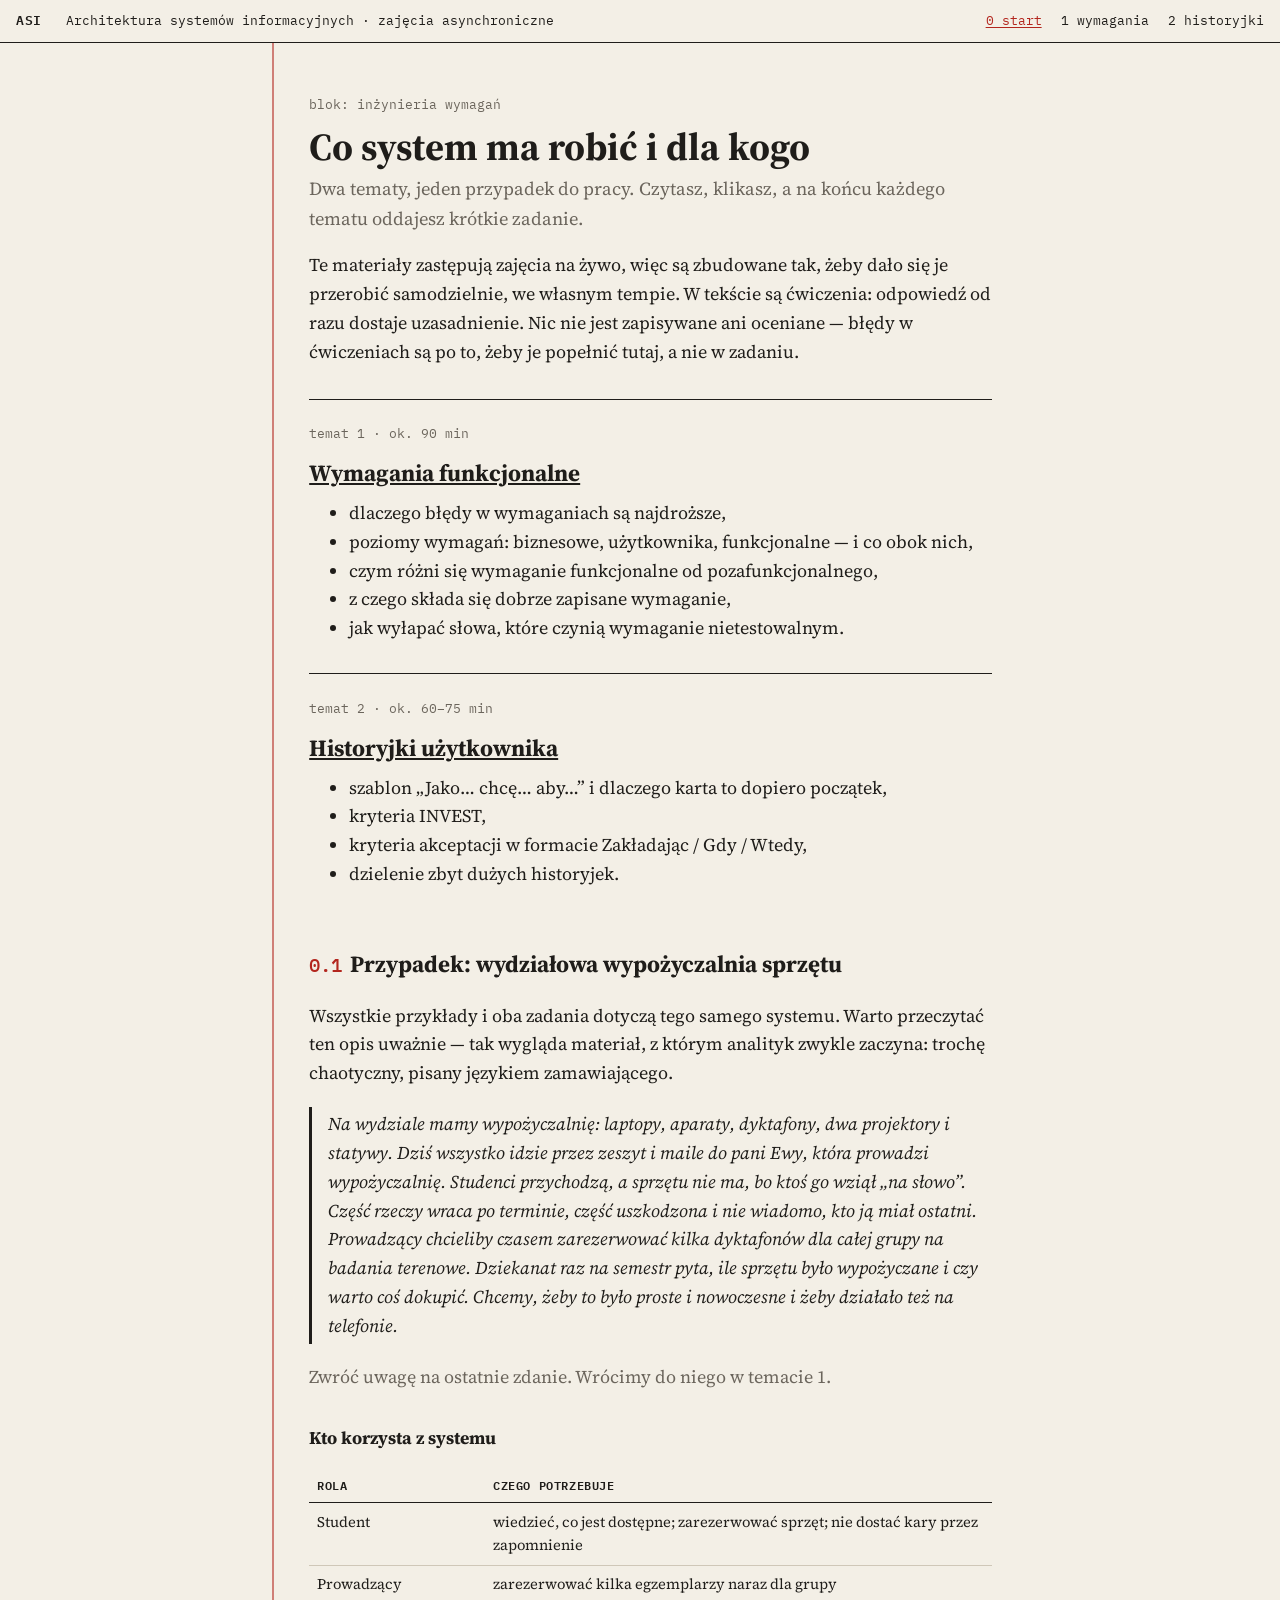
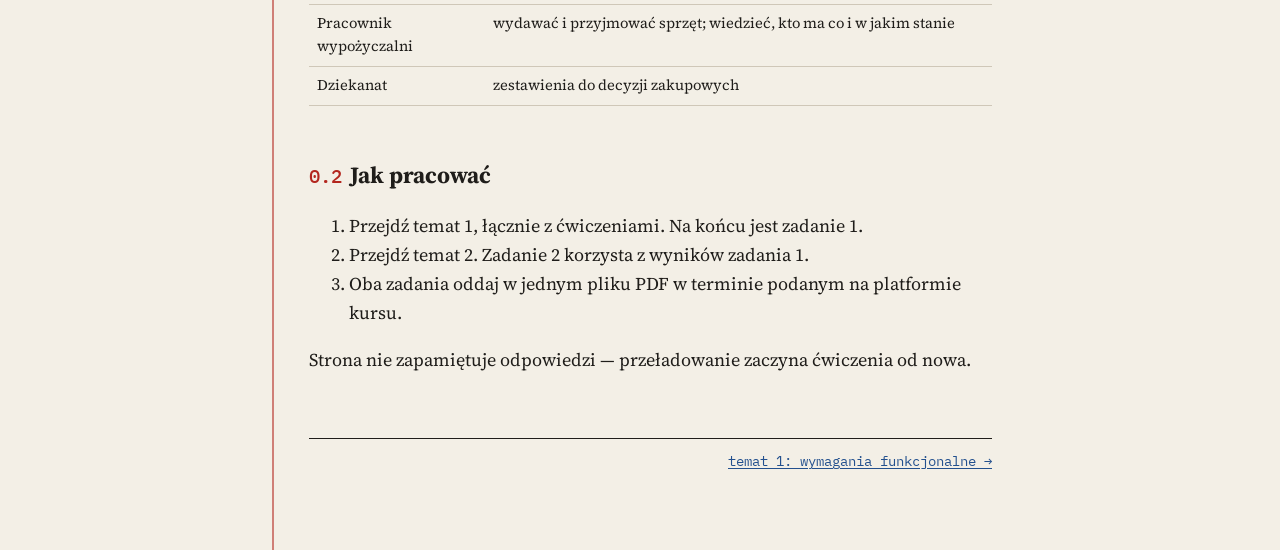
==== index.html @ d8add314 "Materiały asynchroniczne: wymagania funkcjonalne i historyjki użytkownika Co-Authored-By: Claude Opu" ====
<!doctype html>
<html lang="pl">
<head>
<meta charset="utf-8">
<meta name="viewport" content="width=device-width, initial-scale=1">
<title>ASI — wymagania i historyjki</title>
<link rel="preconnect" href="https://fonts.googleapis.com">
<link href="https://fonts.googleapis.com/css2?family=IBM+Plex+Mono:wght@400;500;600&family=Source+Serif+4:ital,opsz,wght@0,8..60,400;0,8..60,700;1,8..60,400&display=swap" rel="stylesheet">
<link rel="stylesheet" href="style.css">
</head>
<body>
<header class="top">
  <b>ASI</b><span>Architektura systemów informacyjnych · zajęcia asynchroniczne</span>
  <nav><a href="index.html" aria-current="page">0 start</a><a href="wymagania.html">1 wymagania</a><a href="historyjki.html">2 historyjki</a></nav>
</header>
<main>
  <p class="meta">blok: inżynieria wymagań</p>
  <h1>Co system ma robić i&nbsp;dla kogo</h1>
  <p class="lead">Dwa tematy, jeden przypadek do pracy. Czytasz, klikasz, a na końcu każdego tematu oddajesz krótkie zadanie.</p>

  <p>Te materiały zastępują zajęcia na żywo, więc są zbudowane tak, żeby dało się je przerobić samodzielnie, we własnym tempie. W tekście są ćwiczenia: odpowiedź od razu dostaje uzasadnienie. Nic nie jest zapisywane ani oceniane — błędy w ćwiczeniach są po to, żeby je popełnić tutaj, a nie w zadaniu.</p>

  <div class="topics">
    <section class="topic">
      <p class="meta">temat 1 · ok. 90 min</p>
      <h2><a href="wymagania.html">Wymagania funkcjonalne</a></h2>
      <ul>
        <li>dlaczego błędy w wymaganiach są najdroższe,</li>
        <li>poziomy wymagań: biznesowe, użytkownika, funkcjonalne — i co obok nich,</li>
        <li>czym różni się wymaganie funkcjonalne od pozafunkcjonalnego,</li>
        <li>z czego składa się dobrze zapisane wymaganie,</li>
        <li>jak wyłapać słowa, które czynią wymaganie nietestowalnym.</li>
      </ul>
    </section>
    <section class="topic">
      <p class="meta">temat 2 · ok. 60–75 min</p>
      <h2><a href="historyjki.html">Historyjki użytkownika</a></h2>
      <ul>
        <li>szablon „Jako… chcę… aby…” i dlaczego karta to dopiero początek,</li>
        <li>kryteria INVEST,</li>
        <li>kryteria akceptacji w formacie Zakładając / Gdy / Wtedy,</li>
        <li>dzielenie zbyt dużych historyjek.</li>
      </ul>
    </section>
  </div>

  <h2><span class="no">0.1</span>Przypadek: wydziałowa wypożyczalnia sprzętu</h2>
  <p>Wszystkie przykłady i oba zadania dotyczą tego samego systemu. Warto przeczytać ten opis uważnie — tak wygląda materiał, z którym analityk zwykle zaczyna: trochę chaotyczny, pisany językiem zamawiającego.</p>

  <blockquote>
    Na wydziale mamy wypożyczalnię: laptopy, aparaty, dyktafony, dwa projektory i statywy. Dziś wszystko idzie przez zeszyt i maile do pani Ewy, która prowadzi wypożyczalnię. Studenci przychodzą, a sprzętu nie ma, bo ktoś go wziął „na słowo”. Część rzeczy wraca po terminie, część uszkodzona i nie wiadomo, kto ją miał ostatni. Prowadzący chcieliby czasem zarezerwować kilka dyktafonów dla całej grupy na badania terenowe. Dziekanat raz na semestr pyta, ile sprzętu było wypożyczane i czy warto coś dokupić. Chcemy, żeby to było proste i nowoczesne i żeby działało też na telefonie.
  </blockquote>
  <p class="muted">Zwróć uwagę na ostatnie zdanie. Wrócimy do niego w temacie 1.</p>

  <h3>Kto korzysta z systemu</h3>
  <table>
    <tr><th>Rola</th><th>Czego potrzebuje</th></tr>
    <tr><td>Student</td><td>wiedzieć, co jest dostępne; zarezerwować sprzęt; nie dostać kary przez zapomnienie</td></tr>
    <tr><td>Prowadzący</td><td>zarezerwować kilka egzemplarzy naraz dla grupy</td></tr>
    <tr><td>Pracownik wypożyczalni</td><td>wydawać i przyjmować sprzęt; wiedzieć, kto ma co i w jakim stanie</td></tr>
    <tr><td>Dziekanat</td><td>zestawienia do decyzji zakupowych</td></tr>
  </table>

  <h2><span class="no">0.2</span>Jak pracować</h2>
  <ol>
    <li>Przejdź temat 1, łącznie z ćwiczeniami. Na końcu jest zadanie 1.</li>
    <li>Przejdź temat 2. Zadanie 2 korzysta z wyników zadania 1.</li>
    <li>Oba zadania oddaj w jednym pliku PDF w terminie podanym na platformie kursu.</li>
  </ol>
  <p>Strona nie zapamiętuje odpowiedzi — przeładowanie zaczyna ćwiczenia od nowa.</p>

  <div class="next"><span></span><a href="wymagania.html">temat 1: wymagania funkcjonalne →</a></div>
</main>
</body>
</html>
---- style.css ----
:root {
  --paper: #f3efe6;
  --ink: #1f1d1a;
  --muted: #6b655c;
  --rule: #cfc7b8;
  --red: #b3261e;
  --blue: #23508e;
  --green: #2e6a3a;
  --card: #fffdf8;
  --serif: "Source Serif 4", Georgia, serif;
  --mono: "IBM Plex Mono", ui-monospace, Menlo, monospace;
}

* { box-sizing: border-box; }

body {
  margin: 0;
  background: var(--paper);
  color: var(--ink);
  font: 18px/1.6 var(--serif);
}

a { color: var(--blue); text-underline-offset: 2px; }

.top {
  border-bottom: 1px solid var(--ink);
  font: 13px/1.4 var(--mono);
  display: flex;
  flex-wrap: wrap;
  gap: .5rem 1.5rem;
  padding: .7rem 1rem;
  align-items: baseline;
}
.top b { font-weight: 600; letter-spacing: .04em; }
.top nav { display: flex; gap: 1.2rem; margin-left: auto; }
.top nav a { color: var(--ink); text-decoration: none; }
.top nav a[aria-current] { color: var(--red); text-decoration: underline; }

main {
  max-width: 46rem;
  margin: 0 auto;
  padding: 2.5rem 1rem 5rem 2.2rem;
  border-left: 2px solid var(--red);
  border-left-color: color-mix(in srgb, var(--red) 55%, transparent);
}

h1 { font-size: 2.4rem; line-height: 1.1; margin: 0 0 .4rem; font-weight: 700; }
h2 { font-size: 1.45rem; margin: 3.2rem 0 .8rem; }
h3 { font-size: 1.1rem; margin: 2rem 0 .5rem; }
.no { font: 500 .8em var(--mono); color: var(--red); margin-right: .4em; }
.lead { font-size: 1.15rem; color: var(--muted); margin-top: 0; }
.meta { font: 13px var(--mono); color: var(--muted); }
small, .muted { color: var(--muted); }

code, kbd, .mono { font-family: var(--mono); font-size: .85em; }
pre {
  font: 14px/1.5 var(--mono);
  background: var(--card);
  border: 1px solid var(--rule);
  padding: .8rem 1rem;
  overflow-x: auto;
  white-space: pre-wrap;
}

blockquote {
  margin: 1.2rem 0;
  padding: .2rem 0 .2rem 1rem;
  border-left: 3px solid var(--ink);
  font-style: italic;
}

dl.terms dt { font-weight: 700; margin-top: .8rem; }
dl.terms dt span { font: 500 .8em var(--mono); color: var(--red); margin-right: .5em; }
dl.terms dd { margin: 0 0 0 1.6rem; }

table { border-collapse: collapse; width: 100%; font-size: .92rem; margin: 1rem 0; }
th, td { border-bottom: 1px solid var(--rule); padding: .45rem .5rem; text-align: left; vertical-align: top; }
th { font: 600 12px var(--mono); text-transform: uppercase; letter-spacing: .05em; border-bottom-color: var(--ink); }

/* Ćwiczenie */
.ex {
  position: relative;
  border: 1.5px solid var(--ink);
  padding: 1.6rem 1.1rem 1rem;
  margin: 2.2rem 0;
  background: color-mix(in srgb, var(--card) 60%, transparent);
}
.ex > .tag {
  position: absolute;
  top: -.75rem;
  left: .8rem;
  background: var(--paper);
  padding: 0 .4rem;
  font: 600 12px/1.5rem var(--mono);
  text-transform: uppercase;
  letter-spacing: .08em;
}
.ex > p:first-of-type { margin-top: 0; }

button {
  font: 13px var(--mono);
  background: var(--card);
  color: var(--ink);
  border: 1px solid var(--ink);
  padding: .3rem .7rem;
  cursor: pointer;
}
button:hover { background: var(--ink); color: var(--paper); }
button:disabled { cursor: default; opacity: .45; }
button:disabled:hover { background: var(--card); color: var(--ink); }
button.picked-ok { background: var(--green); border-color: var(--green); color: #fff; opacity: 1; }
button.picked-bad { background: var(--red); border-color: var(--red); color: #fff; opacity: 1; }

/* Klasyfikacja */
ol.sort { padding-left: 1.6rem; }
ol.sort li { padding: .55rem 0; border-bottom: 1px dotted var(--rule); }
ol.sort .opts { display: flex; flex-wrap: wrap; gap: .4rem; margin-top: .35rem; }
.why { font-size: .9rem; margin: .4rem 0 0; padding-left: .7rem; border-left: 3px solid var(--rule); }
.ok > .why, .why.ok { border-left-color: var(--green); }
.bad > .why, .why.bad { border-left-color: var(--red); }
.score { font: 14px var(--mono); margin: .8rem 0 0; }

/* Pytania zamknięte */
.mc .choices { display: grid; gap: .5rem; }
.mc .choices button {
  text-align: left;
  font: 16px/1.45 var(--serif);
  padding: .55rem .8rem;
}

/* Anatomia */
.anat { font-size: 1.1rem; line-height: 2.1; }
.anat button { font: inherit; padding: 0 .25rem; border: 0; border-bottom: 2px solid var(--blue); background: none; }
.anat button:hover, .anat button.on { background: color-mix(in srgb, var(--blue) 15%, transparent); color: var(--ink); }
.anat .id { font-family: var(--mono); font-size: .9em; }
.note { min-height: 3.5rem; font-size: .95rem; border-top: 1px dashed var(--rule); padding-top: .6rem; margin-bottom: 0; }

/* Detektor */
textarea, input[type=text] {
  width: 100%;
  font: 16px/1.5 var(--serif);
  background: var(--card);
  border: 1px solid var(--ink);
  padding: .5rem .6rem;
  color: var(--ink);
}
textarea { min-height: 5.5rem; resize: vertical; }
.hl { background: var(--card); border: 1px solid var(--rule); padding: .6rem .8rem; min-height: 2.6rem; margin: .7rem 0 .3rem; }
mark { background: #f5d97a; padding: 0 .1em; cursor: help; }
ul.hits { font-size: .92rem; padding-left: 1.2rem; }
ul.hits b { font-family: var(--mono); font-weight: 500; }

/* Karta historyjki */
.card {
  background:
    repeating-linear-gradient(transparent 0 calc(1.7rem - 1px), #b9cbe4 calc(1.7rem - 1px) 1.7rem)
      0 2.75rem / 100% calc(100% - 2.75rem) no-repeat,
    var(--card);
  position: relative;
  padding: 2.75rem 1.2rem 1.1rem;
  line-height: 1.7rem;
  box-shadow: 3px 4px 0 rgba(31, 29, 26, .18);
  transform: rotate(-.5deg);
  margin: 1.5rem 0;
  max-width: 32rem;
}
.card::before {
  content: "";
  position: absolute;
  left: 0; right: 0; top: 2.5rem;
  border-top: 1.5px solid #d98d88;
}
.card .cardhead {
  position: absolute;
  top: .7rem; left: 1.2rem; right: 1.2rem;
  display: flex;
  justify-content: space-between;
  font: 12px var(--mono);
  color: var(--muted);
}
.card p { margin: 0; }
.card em { font-style: normal; font-weight: 700; }
.cards { display: grid; grid-template-columns: repeat(auto-fill, minmax(17rem, 1fr)); gap: 0 1.5rem; }
.cards .card:nth-child(2n) { transform: rotate(.6deg); }

.composer label { display: block; font: 12px var(--mono); text-transform: uppercase; letter-spacing: .06em; margin: .8rem 0 .2rem; }
ul.warn { list-style: none; padding: 0; font-size: .92rem; }
ul.warn li { padding-left: 1.4rem; position: relative; margin: .3rem 0; }
ul.warn li::before { content: "!"; position: absolute; left: .2rem; font: 700 14px var(--mono); color: var(--red); }
ul.warn li.good::before { content: "✓"; color: var(--green); }

/* Układanie */
.order .pool, .order .done { list-style: none; padding: 0; margin: .5rem 0; display: grid; gap: .4rem; }
.order .pool button { width: 100%; text-align: left; font: 15px/1.4 var(--mono); }
.order .done li { font: 15px/1.4 var(--mono); padding: .3rem .7rem; border-left: 3px solid var(--green); background: var(--card); }
.order .done:empty { display: none; }
.shake { animation: shake .3s; border-color: var(--red) !important; color: var(--red); }
@keyframes shake { 25% { transform: translateX(-4px); } 75% { transform: translateX(4px); } }

.gherkin { font: 14px/1.7 var(--mono); }
.gherkin b { color: var(--blue); font-weight: 600; }

/* Strona startowa */
.topics { display: grid; gap: 1.5rem; margin: 2rem 0; }
.topic { border-top: 1.5px solid var(--ink); padding-top: .8rem; }
.topic h2 { margin: 0 0 .4rem; }
.topic h2 a { color: var(--ink); }
.topic ul { margin: .4rem 0; }

.next { display: flex; justify-content: space-between; border-top: 1px solid var(--ink); margin-top: 4rem; padding-top: .8rem; font: 14px var(--mono); }

.sources { font-size: .88rem; }
.sources li { margin: .3rem 0; }

@media (max-width: 600px) {
  body { font-size: 17px; }
  main { padding-left: 1rem; border-left-width: 1px; }
  h1 { font-size: 1.9rem; }
  .top nav { margin-left: 0; }
}

/* Koszt błędu */
.bar { border: 1px solid var(--ink); height: 1.8rem; background: var(--card); margin-top: .8rem; }
.bar span { display: block; height: 100%; width: 0; background: var(--red); color: #fff; font: 600 13px/1.8rem var(--mono); padding-left: .5rem; white-space: nowrap; transition: width .4s; }

/* Autodiagnoza */
.check label { display: flex; gap: .6rem; align-items: baseline; padding: .3rem 0; cursor: pointer; }
.check input { accent-color: var(--red); }

/* Poziomy */
ol.levels { list-style: none; padding: 0; counter-reset: lv; }
ol.levels li { position: relative; border: 1.5px solid var(--ink); background: var(--card); padding: .7rem 1rem .7rem 3rem; margin-bottom: 1.6rem; }
ol.levels li::before { counter-increment: lv; content: counter(lv); position: absolute; left: .9rem; top: .55rem; font: 600 1.3rem var(--mono); color: var(--red); }
ol.levels li:not(:last-child)::after { content: "↓"; position: absolute; left: 50%; bottom: -1.55rem; font: 1rem var(--mono); color: var(--muted); }
ol.levels .mono { color: var(--muted); margin-left: .4rem; }
ol.levels small { color: var(--muted); }
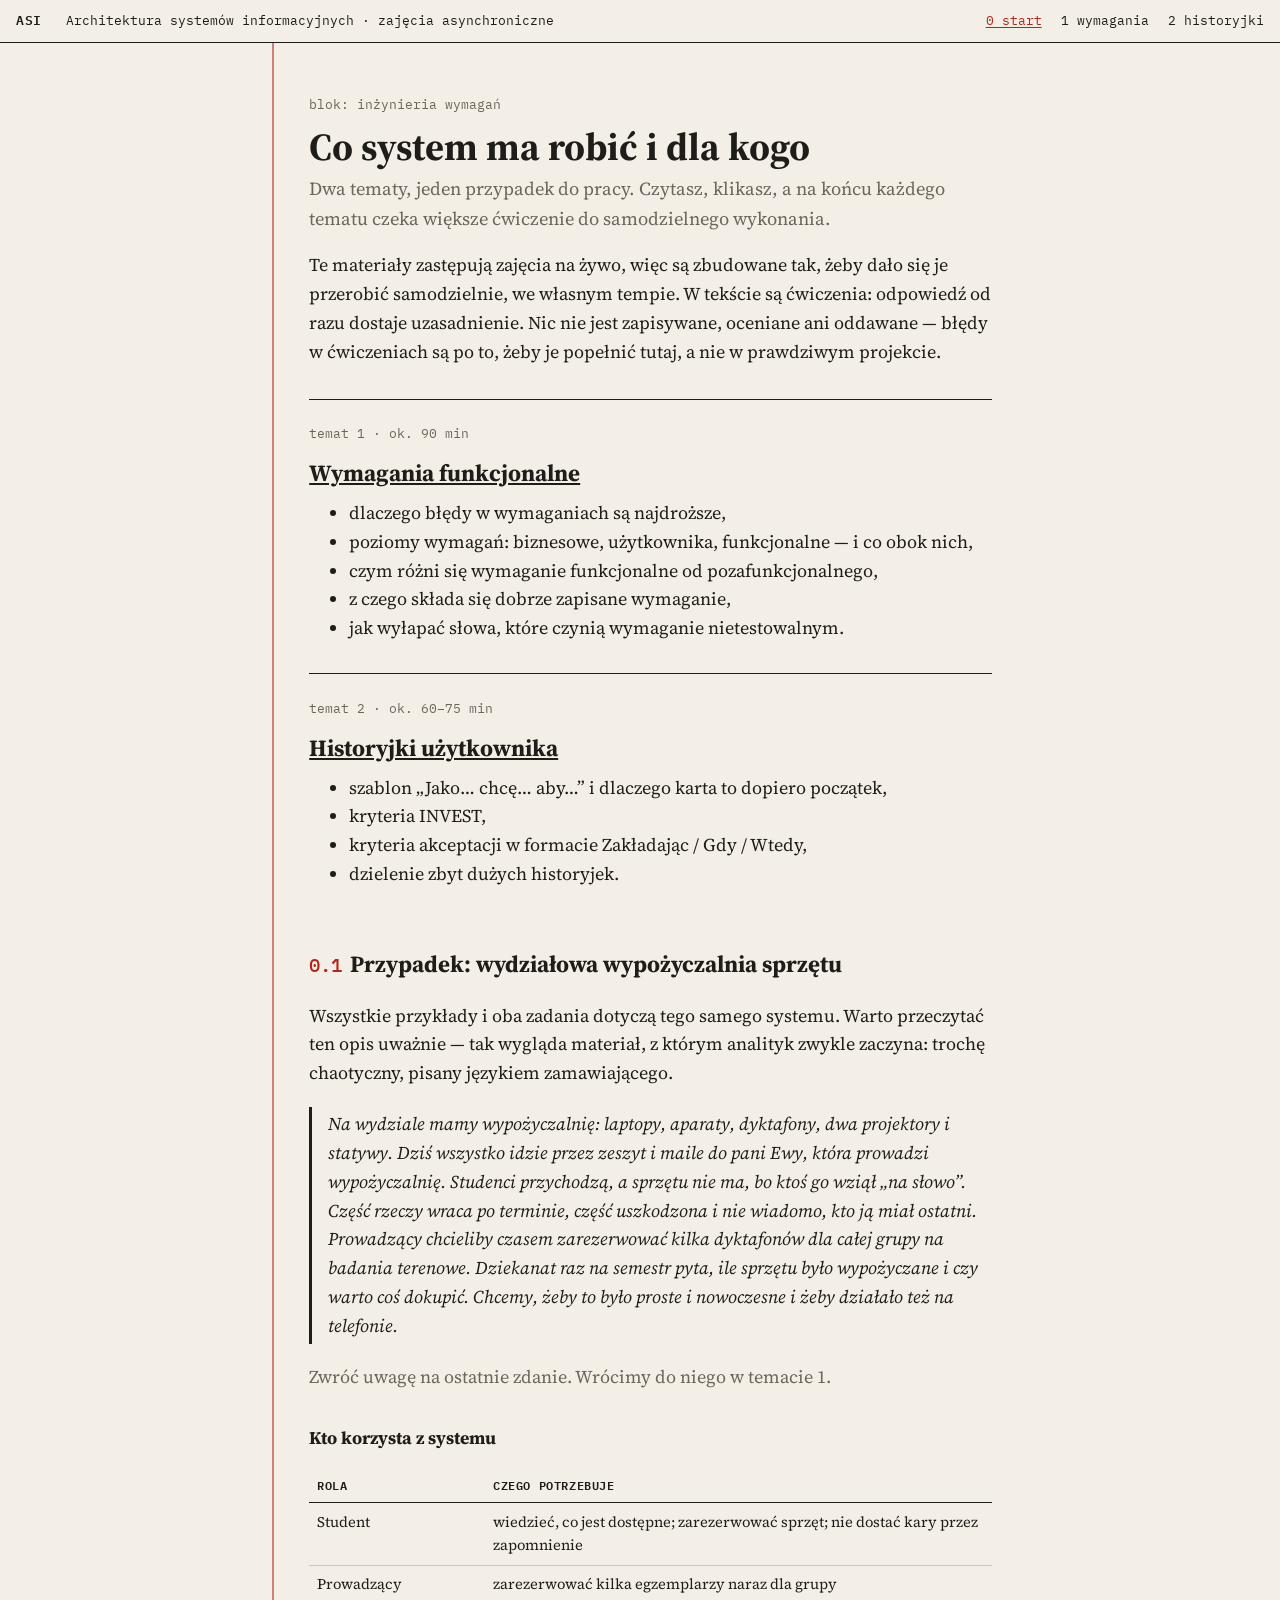
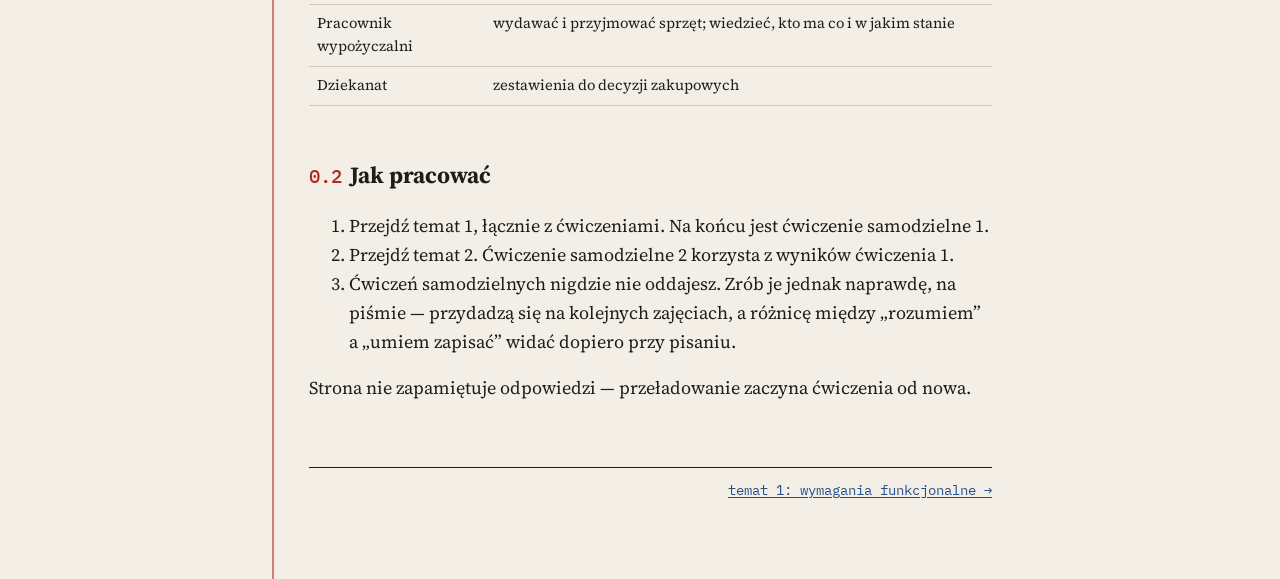
==== commit bb130f52: "Ćwiczenia samodzielne zamiast zadań do oddania Co-Authored-By: Claude Opus 5.5 <noreply@anthropic.co" ====
--- a/index.html
+++ b/index.html
@@ -16,9 +16,9 @@
 <main>
   <p class="meta">blok: inżynieria wymagań</p>
   <h1>Co system ma robić i&nbsp;dla kogo</h1>
-  <p class="lead">Dwa tematy, jeden przypadek do pracy. Czytasz, klikasz, a na końcu każdego tematu oddajesz krótkie zadanie.</p>
+  <p class="lead">Dwa tematy, jeden przypadek do pracy. Czytasz, klikasz, a na końcu każdego tematu czeka większe ćwiczenie do samodzielnego wykonania.</p>
 
-  <p>Te materiały zastępują zajęcia na żywo, więc są zbudowane tak, żeby dało się je przerobić samodzielnie, we własnym tempie. W tekście są ćwiczenia: odpowiedź od razu dostaje uzasadnienie. Nic nie jest zapisywane ani oceniane — błędy w ćwiczeniach są po to, żeby je popełnić tutaj, a nie w zadaniu.</p>
+  <p>Te materiały zastępują zajęcia na żywo, więc są zbudowane tak, żeby dało się je przerobić samodzielnie, we własnym tempie. W tekście są ćwiczenia: odpowiedź od razu dostaje uzasadnienie. Nic nie jest zapisywane, oceniane ani oddawane — błędy w ćwiczeniach są po to, żeby je popełnić tutaj, a nie w prawdziwym projekcie.</p>
 
   <div class="topics">
     <section class="topic">
@@ -63,9 +63,9 @@
 
   <h2><span class="no">0.2</span>Jak pracować</h2>
   <ol>
-    <li>Przejdź temat 1, łącznie z ćwiczeniami. Na końcu jest zadanie 1.</li>
-    <li>Przejdź temat 2. Zadanie 2 korzysta z wyników zadania 1.</li>
-    <li>Oba zadania oddaj w jednym pliku PDF w terminie podanym na platformie kursu.</li>
+    <li>Przejdź temat 1, łącznie z ćwiczeniami. Na końcu jest ćwiczenie samodzielne 1.</li>
+    <li>Przejdź temat 2. Ćwiczenie samodzielne 2 korzysta z wyników ćwiczenia 1.</li>
+    <li>Ćwiczeń samodzielnych nigdzie nie oddajesz. Zrób je jednak naprawdę, na piśmie — przydadzą się na kolejnych zajęciach, a różnicę między „rozumiem” a „umiem zapisać” widać dopiero przy pisaniu.</li>
   </ol>
   <p>Strona nie zapamiętuje odpowiedzi — przeładowanie zaczyna ćwiczenia od nowa.</p>
 
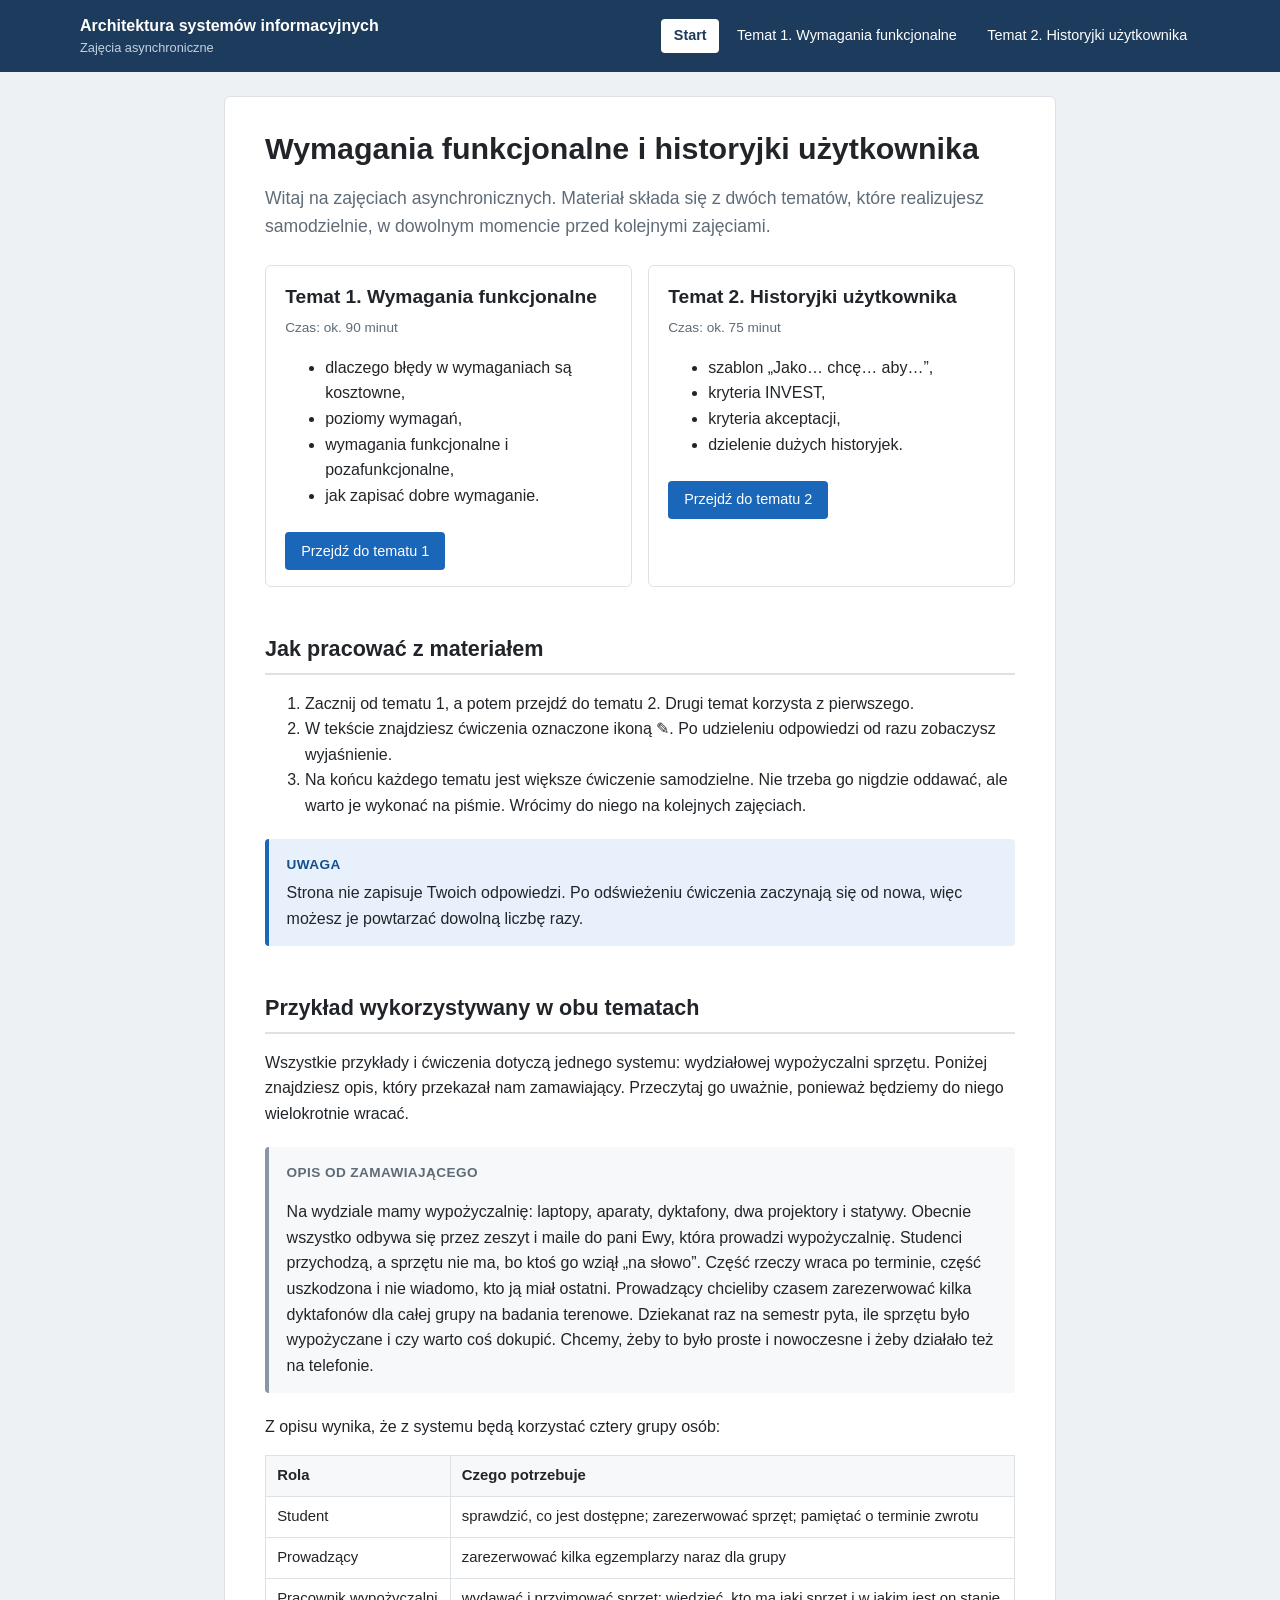
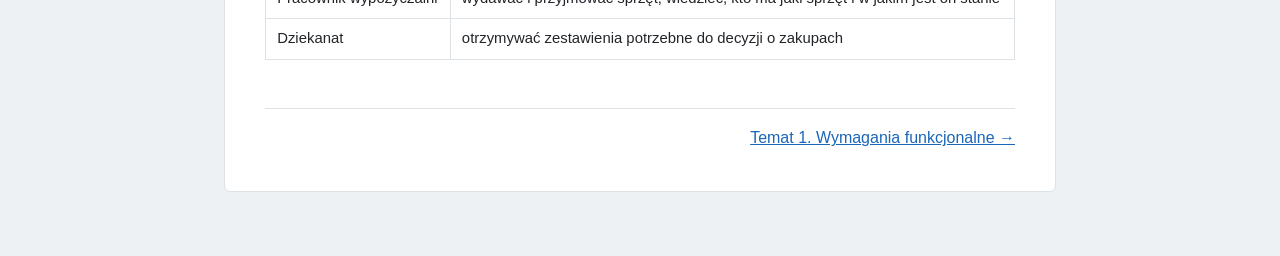
==== commit 3337c90e: "Nowy wygląd i prostszy, kursowy język tekstów Co-Authored-By: Claude Opus 5.5 <noreply@anthropic.com" ====
--- a/index.html
+++ b/index.html
@@ -3,73 +3,74 @@
 <head>
 <meta charset="utf-8">
 <meta name="viewport" content="width=device-width, initial-scale=1">
-<title>ASI — wymagania i historyjki</title>
-<link rel="preconnect" href="https://fonts.googleapis.com">
-<link href="https://fonts.googleapis.com/css2?family=IBM+Plex+Mono:wght@400;500;600&family=Source+Serif+4:ital,opsz,wght@0,8..60,400;0,8..60,700;1,8..60,400&display=swap" rel="stylesheet">
+<title>ASI: wymagania i historyjki</title>
 <link rel="stylesheet" href="style.css">
 </head>
 <body>
-<header class="top">
-  <b>ASI</b><span>Architektura systemów informacyjnych · zajęcia asynchroniczne</span>
-  <nav><a href="index.html" aria-current="page">0 start</a><a href="wymagania.html">1 wymagania</a><a href="historyjki.html">2 historyjki</a></nav>
-</header>
+<header class="top"><div class="inner">
+  <div class="course">Architektura systemów informacyjnych<small>Zajęcia asynchroniczne</small></div>
+  <nav><a href="index.html" aria-current="page">Start</a><a href="wymagania.html">Temat 1. Wymagania funkcjonalne</a><a href="historyjki.html">Temat 2. Historyjki użytkownika</a></nav>
+</div></header>
+<div class="wrap single">
 <main>
-  <p class="meta">blok: inżynieria wymagań</p>
-  <h1>Co system ma robić i&nbsp;dla kogo</h1>
-  <p class="lead">Dwa tematy, jeden przypadek do pracy. Czytasz, klikasz, a na końcu każdego tematu czeka większe ćwiczenie do samodzielnego wykonania.</p>
-
-  <p>Te materiały zastępują zajęcia na żywo, więc są zbudowane tak, żeby dało się je przerobić samodzielnie, we własnym tempie. W tekście są ćwiczenia: odpowiedź od razu dostaje uzasadnienie. Nic nie jest zapisywane, oceniane ani oddawane — błędy w ćwiczeniach są po to, żeby je popełnić tutaj, a nie w prawdziwym projekcie.</p>
+  <h1>Wymagania funkcjonalne i historyjki użytkownika</h1>
+  <p class="lead">Witaj na zajęciach asynchronicznych. Materiał składa się z dwóch tematów, które realizujesz samodzielnie, w dowolnym momencie przed kolejnymi zajęciami.</p>
 
   <div class="topics">
     <section class="topic">
-      <p class="meta">temat 1 · ok. 90 min</p>
-      <h2><a href="wymagania.html">Wymagania funkcjonalne</a></h2>
+      <h2>Temat 1. Wymagania funkcjonalne</h2>
+      <p class="muted">Czas: ok. 90 minut</p>
       <ul>
-        <li>dlaczego błędy w wymaganiach są najdroższe,</li>
-        <li>poziomy wymagań: biznesowe, użytkownika, funkcjonalne — i co obok nich,</li>
-        <li>czym różni się wymaganie funkcjonalne od pozafunkcjonalnego,</li>
-        <li>z czego składa się dobrze zapisane wymaganie,</li>
-        <li>jak wyłapać słowa, które czynią wymaganie nietestowalnym.</li>
+        <li>dlaczego błędy w wymaganiach są kosztowne,</li>
+        <li>poziomy wymagań,</li>
+        <li>wymagania funkcjonalne i pozafunkcjonalne,</li>
+        <li>jak zapisać dobre wymaganie.</li>
       </ul>
+      <a class="go" href="wymagania.html">Przejdź do tematu 1</a>
     </section>
     <section class="topic">
-      <p class="meta">temat 2 · ok. 60–75 min</p>
-      <h2><a href="historyjki.html">Historyjki użytkownika</a></h2>
+      <h2>Temat 2. Historyjki użytkownika</h2>
+      <p class="muted">Czas: ok. 75 minut</p>
       <ul>
-        <li>szablon „Jako… chcę… aby…” i dlaczego karta to dopiero początek,</li>
+        <li>szablon „Jako… chcę… aby…”,</li>
         <li>kryteria INVEST,</li>
-        <li>kryteria akceptacji w formacie Zakładając / Gdy / Wtedy,</li>
-        <li>dzielenie zbyt dużych historyjek.</li>
+        <li>kryteria akceptacji,</li>
+        <li>dzielenie dużych historyjek.</li>
       </ul>
+      <a class="go" href="historyjki.html">Przejdź do tematu 2</a>
     </section>
   </div>
 
-  <h2><span class="no">0.1</span>Przypadek: wydziałowa wypożyczalnia sprzętu</h2>
-  <p>Wszystkie przykłady i oba zadania dotyczą tego samego systemu. Warto przeczytać ten opis uważnie — tak wygląda materiał, z którym analityk zwykle zaczyna: trochę chaotyczny, pisany językiem zamawiającego.</p>
+  <h2>Jak pracować z materiałem</h2>
+  <ol>
+    <li>Zacznij od tematu 1, a potem przejdź do tematu 2. Drugi temat korzysta z pierwszego.</li>
+    <li>W tekście znajdziesz ćwiczenia oznaczone ikoną ✎. Po udzieleniu odpowiedzi od razu zobaczysz wyjaśnienie.</li>
+    <li>Na końcu każdego tematu jest większe ćwiczenie samodzielne. Nie trzeba go nigdzie oddawać, ale warto je wykonać na piśmie. Wrócimy do niego na kolejnych zajęciach.</li>
+  </ol>
+  <div class="box">
+    <span class="label">Uwaga</span>
+    Strona nie zapisuje Twoich odpowiedzi. Po odświeżeniu ćwiczenia zaczynają się od nowa, więc możesz je powtarzać dowolną liczbę razy.
+  </div>
 
-  <blockquote>
-    Na wydziale mamy wypożyczalnię: laptopy, aparaty, dyktafony, dwa projektory i statywy. Dziś wszystko idzie przez zeszyt i maile do pani Ewy, która prowadzi wypożyczalnię. Studenci przychodzą, a sprzętu nie ma, bo ktoś go wziął „na słowo”. Część rzeczy wraca po terminie, część uszkodzona i nie wiadomo, kto ją miał ostatni. Prowadzący chcieliby czasem zarezerwować kilka dyktafonów dla całej grupy na badania terenowe. Dziekanat raz na semestr pyta, ile sprzętu było wypożyczane i czy warto coś dokupić. Chcemy, żeby to było proste i nowoczesne i żeby działało też na telefonie.
-  </blockquote>
-  <p class="muted">Zwróć uwagę na ostatnie zdanie. Wrócimy do niego w temacie 1.</p>
+  <h2>Przykład wykorzystywany w obu tematach</h2>
+  <p>Wszystkie przykłady i ćwiczenia dotyczą jednego systemu: wydziałowej wypożyczalni sprzętu. Poniżej znajdziesz opis, który przekazał nam zamawiający. Przeczytaj go uważnie, ponieważ będziemy do niego wielokrotnie wracać.</p>
 
-  <h3>Kto korzysta z systemu</h3>
+  <div class="box example">
+    <span class="label">Opis od zamawiającego</span>
+    <p>Na wydziale mamy wypożyczalnię: laptopy, aparaty, dyktafony, dwa projektory i statywy. Obecnie wszystko odbywa się przez zeszyt i maile do pani Ewy, która prowadzi wypożyczalnię. Studenci przychodzą, a sprzętu nie ma, bo ktoś go wziął „na słowo”. Część rzeczy wraca po terminie, część uszkodzona i nie wiadomo, kto ją miał ostatni. Prowadzący chcieliby czasem zarezerwować kilka dyktafonów dla całej grupy na badania terenowe. Dziekanat raz na semestr pyta, ile sprzętu było wypożyczane i czy warto coś dokupić. Chcemy, żeby to było proste i nowoczesne i żeby działało też na telefonie.</p>
+  </div>
+
+  <p>Z opisu wynika, że z systemu będą korzystać cztery grupy osób:</p>
   <table>
     <tr><th>Rola</th><th>Czego potrzebuje</th></tr>
-    <tr><td>Student</td><td>wiedzieć, co jest dostępne; zarezerwować sprzęt; nie dostać kary przez zapomnienie</td></tr>
+    <tr><td>Student</td><td>sprawdzić, co jest dostępne; zarezerwować sprzęt; pamiętać o terminie zwrotu</td></tr>
     <tr><td>Prowadzący</td><td>zarezerwować kilka egzemplarzy naraz dla grupy</td></tr>
-    <tr><td>Pracownik wypożyczalni</td><td>wydawać i przyjmować sprzęt; wiedzieć, kto ma co i w jakim stanie</td></tr>
-    <tr><td>Dziekanat</td><td>zestawienia do decyzji zakupowych</td></tr>
+    <tr><td>Pracownik wypożyczalni</td><td>wydawać i przyjmować sprzęt; wiedzieć, kto ma jaki sprzęt i w jakim jest on stanie</td></tr>
+    <tr><td>Dziekanat</td><td>otrzymywać zestawienia potrzebne do decyzji o zakupach</td></tr>
   </table>
 
-  <h2><span class="no">0.2</span>Jak pracować</h2>
-  <ol>
-    <li>Przejdź temat 1, łącznie z ćwiczeniami. Na końcu jest ćwiczenie samodzielne 1.</li>
-    <li>Przejdź temat 2. Ćwiczenie samodzielne 2 korzysta z wyników ćwiczenia 1.</li>
-    <li>Ćwiczeń samodzielnych nigdzie nie oddajesz. Zrób je jednak naprawdę, na piśmie — przydadzą się na kolejnych zajęciach, a różnicę między „rozumiem” a „umiem zapisać” widać dopiero przy pisaniu.</li>
-  </ol>
-  <p>Strona nie zapamiętuje odpowiedzi — przeładowanie zaczyna ćwiczenia od nowa.</p>
-
-  <div class="next"><span></span><a href="wymagania.html">temat 1: wymagania funkcjonalne →</a></div>
+  <div class="next"><span></span><a href="wymagania.html">Temat 1. Wymagania funkcjonalne →</a></div>
 </main>
+</div>
 </body>
 </html>
--- a/style.css
+++ b/style.css
@@ -1,236 +1,180 @@
 :root {
-  --paper: #f3efe6;
-  --ink: #1f1d1a;
-  --muted: #6b655c;
-  --rule: #cfc7b8;
-  --red: #b3261e;
-  --blue: #23508e;
-  --green: #2e6a3a;
-  --card: #fffdf8;
-  --serif: "Source Serif 4", Georgia, serif;
-  --mono: "IBM Plex Mono", ui-monospace, Menlo, monospace;
+  --bg: #eef1f4;
+  --panel: #ffffff;
+  --text: #212529;
+  --muted: #5f6b76;
+  --line: #dde2e7;
+  --primary: #1a66b8;
+  --primary-dark: #154f8e;
+  --header: #1d3b5c;
+  --ok: #2e7d32;
+  --ok-bg: #e8f5e9;
+  --err: #c62828;
+  --err-bg: #fdecea;
+  --note-bg: #e8f1fb;
+  --warn-bg: #fff6db;
+  --warn: #d49b00;
 }
 
 * { box-sizing: border-box; }
 
 body {
   margin: 0;
-  background: var(--paper);
-  color: var(--ink);
-  font: 18px/1.6 var(--serif);
+  background: var(--bg);
+  color: var(--text);
+  font: 16px/1.6 -apple-system, BlinkMacSystemFont, "Segoe UI", Roboto, "Helvetica Neue", Arial, sans-serif;
 }
 
-a { color: var(--blue); text-underline-offset: 2px; }
+a { color: var(--primary); }
 
-.top {
-  border-bottom: 1px solid var(--ink);
-  font: 13px/1.4 var(--mono);
-  display: flex;
-  flex-wrap: wrap;
-  gap: .5rem 1.5rem;
-  padding: .7rem 1rem;
-  align-items: baseline;
-}
-.top b { font-weight: 600; letter-spacing: .04em; }
-.top nav { display: flex; gap: 1.2rem; margin-left: auto; }
-.top nav a { color: var(--ink); text-decoration: none; }
-.top nav a[aria-current] { color: var(--red); text-decoration: underline; }
+/* Nagłówek */
+.top { background: var(--header); color: #fff; }
+.top .inner { max-width: 72rem; margin: 0 auto; padding: .8rem 1rem; display: flex; flex-wrap: wrap; align-items: center; gap: .5rem 2rem; }
+.top .course { font-weight: 600; }
+.top .course small { display: block; font-weight: 400; color: #c3d2e2; font-size: .8rem; }
+.top nav { display: flex; gap: .3rem; margin-left: auto; flex-wrap: wrap; }
+.top nav a { color: #fff; text-decoration: none; padding: .35rem .8rem; border-radius: 4px; font-size: .9rem; }
+.top nav a:hover { background: rgba(255,255,255,.12); }
+.top nav a[aria-current] { background: #fff; color: var(--header); font-weight: 600; }
 
-main {
-  max-width: 46rem;
-  margin: 0 auto;
-  padding: 2.5rem 1rem 5rem 2.2rem;
-  border-left: 2px solid var(--red);
-  border-left-color: color-mix(in srgb, var(--red) 55%, transparent);
-}
+/* Układ */
+.wrap { max-width: 72rem; margin: 0 auto; padding: 1.5rem 1rem 4rem; display: grid; grid-template-columns: 15rem minmax(0, 1fr); gap: 1.5rem; align-items: start; }
+.wrap.single { grid-template-columns: minmax(0, 52rem); justify-content: center; }
+.toc { position: sticky; top: 1rem; background: var(--panel); border: 1px solid var(--line); border-radius: 6px; padding: 1rem; font-size: .88rem; }
+.toc b { display: block; margin-bottom: .5rem; font-size: .8rem; text-transform: uppercase; color: var(--muted); letter-spacing: .03em; }
+.toc ol { margin: 0; padding: 0; list-style: none; }
+.toc li { margin: .3rem 0; }
+.toc a { color: var(--text); text-decoration: none; }
+.toc a:hover { color: var(--primary); text-decoration: underline; }
 
-h1 { font-size: 2.4rem; line-height: 1.1; margin: 0 0 .4rem; font-weight: 700; }
-h2 { font-size: 1.45rem; margin: 3.2rem 0 .8rem; }
-h3 { font-size: 1.1rem; margin: 2rem 0 .5rem; }
-.no { font: 500 .8em var(--mono); color: var(--red); margin-right: .4em; }
-.lead { font-size: 1.15rem; color: var(--muted); margin-top: 0; }
-.meta { font: 13px var(--mono); color: var(--muted); }
+main { background: var(--panel); border: 1px solid var(--line); border-radius: 6px; padding: 2rem 2.5rem 2.5rem; min-width: 0; }
+
+.crumbs { font-size: .85rem; color: var(--muted); margin: 0 0 .5rem; }
+h1 { font-size: 1.9rem; line-height: 1.25; margin: 0 0 .5rem; }
+h2 { font-size: 1.35rem; margin: 2.8rem 0 .8rem; padding-bottom: .4rem; border-bottom: 2px solid var(--line); scroll-margin-top: 1rem; }
+h3 { font-size: 1.1rem; margin: 1.8rem 0 .5rem; }
+.lead { font-size: 1.1rem; color: var(--muted); }
+.info { display: flex; flex-wrap: wrap; gap: .4rem 1.5rem; font-size: .9rem; color: var(--muted); margin: .8rem 0 1.5rem; }
 small, .muted { color: var(--muted); }
 
-code, kbd, .mono { font-family: var(--mono); font-size: .85em; }
-pre {
-  font: 14px/1.5 var(--mono);
-  background: var(--card);
-  border: 1px solid var(--rule);
-  padding: .8rem 1rem;
-  overflow-x: auto;
-  white-space: pre-wrap;
-}
+code { background: #f1f3f5; padding: .1em .3em; border-radius: 3px; font-size: .88em; }
+pre { background: #f6f8fa; border: 1px solid var(--line); border-radius: 4px; padding: .8rem 1rem; overflow-x: auto; font-size: .88rem; white-space: pre-wrap; }
 
-blockquote {
-  margin: 1.2rem 0;
-  padding: .2rem 0 .2rem 1rem;
-  border-left: 3px solid var(--ink);
-  font-style: italic;
-}
+table { border-collapse: collapse; width: 100%; margin: 1rem 0; font-size: .93rem; }
+th, td { border: 1px solid var(--line); padding: .5rem .7rem; text-align: left; vertical-align: top; }
+th { background: #f6f8fa; }
 
-dl.terms dt { font-weight: 700; margin-top: .8rem; }
-dl.terms dt span { font: 500 .8em var(--mono); color: var(--red); margin-right: .5em; }
-dl.terms dd { margin: 0 0 0 1.6rem; }
+/* Ramki dydaktyczne */
+.box { border-radius: 4px; padding: .9rem 1.1rem; margin: 1.3rem 0; border-left: 4px solid var(--primary); background: var(--note-bg); }
+.box > :first-child { margin-top: 0; }
+.box > :last-child { margin-bottom: 0; }
+.box .label { display: block; font-weight: 700; font-size: .85rem; text-transform: uppercase; letter-spacing: .03em; margin-bottom: .3rem; color: var(--primary-dark); }
+.box.remember { background: var(--warn-bg); border-left-color: var(--warn); }
+.box.remember .label { color: #8a6500; }
+.box.example { background: #f6f8fa; border-left-color: #8a96a3; }
+.box.example .label { color: var(--muted); }
 
-table { border-collapse: collapse; width: 100%; font-size: .92rem; margin: 1rem 0; }
-th, td { border-bottom: 1px solid var(--rule); padding: .45rem .5rem; text-align: left; vertical-align: top; }
-th { font: 600 12px var(--mono); text-transform: uppercase; letter-spacing: .05em; border-bottom-color: var(--ink); }
+dl.terms dt { font-weight: 700; margin-top: .9rem; }
+dl.terms dd { margin: .1rem 0 0 0; }
 
-/* Ćwiczenie */
-.ex {
-  position: relative;
-  border: 1.5px solid var(--ink);
-  padding: 1.6rem 1.1rem 1rem;
-  margin: 2.2rem 0;
-  background: color-mix(in srgb, var(--card) 60%, transparent);
-}
-.ex > .tag {
-  position: absolute;
-  top: -.75rem;
-  left: .8rem;
-  background: var(--paper);
-  padding: 0 .4rem;
-  font: 600 12px/1.5rem var(--mono);
-  text-transform: uppercase;
-  letter-spacing: .08em;
-}
-.ex > p:first-of-type { margin-top: 0; }
+/* Ćwiczenia */
+.ex { border: 1px solid #b8cde6; border-radius: 6px; margin: 2rem 0; overflow: hidden; }
+.ex > .tag { display: block; background: var(--note-bg); color: var(--primary-dark); font-weight: 700; padding: .55rem 1.1rem; border-bottom: 1px solid #b8cde6; }
+.ex > .tag::before { content: "✎ "; }
+.ex > :not(.tag) { margin-left: 1.1rem; margin-right: 1.1rem; }
+.ex > :last-child { margin-bottom: 1.1rem; }
 
 button {
-  font: 13px var(--mono);
-  background: var(--card);
-  color: var(--ink);
-  border: 1px solid var(--ink);
-  padding: .3rem .7rem;
+  font: inherit;
+  font-size: .9rem;
+  background: #fff;
+  color: var(--primary);
+  border: 1px solid var(--primary);
+  border-radius: 4px;
+  padding: .35rem .8rem;
   cursor: pointer;
 }
-button:hover { background: var(--ink); color: var(--paper); }
-button:disabled { cursor: default; opacity: .45; }
-button:disabled:hover { background: var(--card); color: var(--ink); }
-button.picked-ok { background: var(--green); border-color: var(--green); color: #fff; opacity: 1; }
-button.picked-bad { background: var(--red); border-color: var(--red); color: #fff; opacity: 1; }
+button:hover { background: var(--note-bg); }
+button:disabled { cursor: default; opacity: .5; }
+button:disabled:hover { background: #fff; }
+button.picked-ok { background: var(--ok); border-color: var(--ok); color: #fff; opacity: 1; }
+button.picked-bad { background: var(--err); border-color: var(--err); color: #fff; opacity: 1; }
 
-/* Klasyfikacja */
-ol.sort { padding-left: 1.6rem; }
-ol.sort li { padding: .55rem 0; border-bottom: 1px dotted var(--rule); }
-ol.sort .opts { display: flex; flex-wrap: wrap; gap: .4rem; margin-top: .35rem; }
-.why { font-size: .9rem; margin: .4rem 0 0; padding-left: .7rem; border-left: 3px solid var(--rule); }
-.ok > .why, .why.ok { border-left-color: var(--green); }
-.bad > .why, .why.bad { border-left-color: var(--red); }
-.score { font: 14px var(--mono); margin: .8rem 0 0; }
+ol.sort { padding-left: 1.5rem; }
+ol.sort li { padding: .6rem 0; border-bottom: 1px solid var(--line); }
+ol.sort li:last-child { border-bottom: 0; }
+ol.sort .opts { display: flex; flex-wrap: wrap; gap: .4rem; margin-top: .4rem; }
+.why { font-size: .92rem; margin: .5rem 0 0; padding: .5rem .8rem; border-radius: 4px; background: #f6f8fa; }
+.ok > .why, .why.ok { background: var(--ok-bg); }
+.bad > .why, .why.bad { background: var(--err-bg); }
+.score { font-weight: 600; margin: .8rem 0 0; }
 
-/* Pytania zamknięte */
 .mc .choices { display: grid; gap: .5rem; }
-.mc .choices button {
-  text-align: left;
-  font: 16px/1.45 var(--serif);
-  padding: .55rem .8rem;
-}
+.mc .choices button { text-align: left; color: var(--text); border-color: var(--line); font-size: .95rem; padding: .6rem .8rem; }
+.mc .choices button:hover { border-color: var(--primary); }
 
-/* Anatomia */
-.anat { font-size: 1.1rem; line-height: 2.1; }
-.anat button { font: inherit; padding: 0 .25rem; border: 0; border-bottom: 2px solid var(--blue); background: none; }
-.anat button:hover, .anat button.on { background: color-mix(in srgb, var(--blue) 15%, transparent); color: var(--ink); }
-.anat .id { font-family: var(--mono); font-size: .9em; }
-.note { min-height: 3.5rem; font-size: .95rem; border-top: 1px dashed var(--rule); padding-top: .6rem; margin-bottom: 0; }
+.anat { font-size: 1.05rem; line-height: 2.2; }
+.anat button { font-size: inherit; color: var(--text); padding: .1rem .35rem; margin: .1rem 0; border: 1px dashed var(--primary); }
+.anat button.on { background: var(--primary); color: #fff; border-style: solid; }
+.note { min-height: 3.2rem; font-size: .95rem; background: #f6f8fa; padding: .6rem .8rem; border-radius: 4px; }
 
-/* Detektor */
 textarea, input[type=text] {
   width: 100%;
-  font: 16px/1.5 var(--serif);
-  background: var(--card);
-  border: 1px solid var(--ink);
+  font: inherit;
+  border: 1px solid #b7c0c9;
+  border-radius: 4px;
   padding: .5rem .6rem;
-  color: var(--ink);
+  color: var(--text);
 }
-textarea { min-height: 5.5rem; resize: vertical; }
-.hl { background: var(--card); border: 1px solid var(--rule); padding: .6rem .8rem; min-height: 2.6rem; margin: .7rem 0 .3rem; }
-mark { background: #f5d97a; padding: 0 .1em; cursor: help; }
+textarea:focus, input[type=text]:focus { outline: 2px solid var(--primary); outline-offset: -1px; }
+textarea { min-height: 5rem; resize: vertical; }
+.hl { border: 1px solid var(--line); border-radius: 4px; padding: .6rem .8rem; min-height: 2.6rem; margin: .7rem 0 .3rem; background: #fafbfc; }
+mark { background: #ffe08a; padding: 0 .1em; cursor: help; }
 ul.hits { font-size: .92rem; padding-left: 1.2rem; }
-ul.hits b { font-family: var(--mono); font-weight: 500; }
 
 /* Karta historyjki */
-.card {
-  background:
-    repeating-linear-gradient(transparent 0 calc(1.7rem - 1px), #b9cbe4 calc(1.7rem - 1px) 1.7rem)
-      0 2.75rem / 100% calc(100% - 2.75rem) no-repeat,
-    var(--card);
-  position: relative;
-  padding: 2.75rem 1.2rem 1.1rem;
-  line-height: 1.7rem;
-  box-shadow: 3px 4px 0 rgba(31, 29, 26, .18);
-  transform: rotate(-.5deg);
-  margin: 1.5rem 0;
-  max-width: 32rem;
-}
-.card::before {
-  content: "";
-  position: absolute;
-  left: 0; right: 0; top: 2.5rem;
-  border-top: 1.5px solid #d98d88;
-}
-.card .cardhead {
-  position: absolute;
-  top: .7rem; left: 1.2rem; right: 1.2rem;
-  display: flex;
-  justify-content: space-between;
-  font: 12px var(--mono);
-  color: var(--muted);
-}
+.card { background: #fff; border: 1px solid var(--line); border-top: 4px solid var(--primary); border-radius: 4px; padding: .8rem 1rem; margin: 1rem 0; box-shadow: 0 1px 3px rgba(0,0,0,.08); max-width: 30rem; }
+.card .cardhead { display: flex; justify-content: space-between; font-size: .8rem; color: var(--muted); margin-bottom: .4rem; }
 .card p { margin: 0; }
-.card em { font-style: normal; font-weight: 700; }
-.cards { display: grid; grid-template-columns: repeat(auto-fill, minmax(17rem, 1fr)); gap: 0 1.5rem; }
-.cards .card:nth-child(2n) { transform: rotate(.6deg); }
+.card em { font-style: normal; font-weight: 700; color: var(--primary-dark); }
+.cards { display: grid; grid-template-columns: repeat(auto-fill, minmax(16rem, 1fr)); gap: 0 1rem; }
 
-.composer label { display: block; font: 12px var(--mono); text-transform: uppercase; letter-spacing: .06em; margin: .8rem 0 .2rem; }
+.composer label { display: block; font-weight: 600; font-size: .9rem; margin: .8rem 0 .2rem; }
 ul.warn { list-style: none; padding: 0; font-size: .92rem; }
-ul.warn li { padding-left: 1.4rem; position: relative; margin: .3rem 0; }
-ul.warn li::before { content: "!"; position: absolute; left: .2rem; font: 700 14px var(--mono); color: var(--red); }
-ul.warn li.good::before { content: "✓"; color: var(--green); }
+ul.warn li { padding: .45rem .7rem; margin: .4rem 0; border-radius: 4px; background: var(--warn-bg); }
+ul.warn li.good { background: var(--ok-bg); }
 
-/* Układanie */
-.order .pool, .order .done { list-style: none; padding: 0; margin: .5rem 0; display: grid; gap: .4rem; }
-.order .pool button { width: 100%; text-align: left; font: 15px/1.4 var(--mono); }
-.order .done li { font: 15px/1.4 var(--mono); padding: .3rem .7rem; border-left: 3px solid var(--green); background: var(--card); }
+.order .pool, .order .done { list-style: none; padding: 0; display: grid; gap: .4rem; }
+.order .pool button { width: 100%; text-align: left; color: var(--text); border-color: var(--line); }
+.order .done li { padding: .35rem .8rem; border-radius: 4px; background: var(--ok-bg); border: 1px solid #b9dcbb; }
 .order .done:empty { display: none; }
-.shake { animation: shake .3s; border-color: var(--red) !important; color: var(--red); }
+.shake { animation: shake .3s; border-color: var(--err) !important; color: var(--err) !important; }
 @keyframes shake { 25% { transform: translateX(-4px); } 75% { transform: translateX(4px); } }
+.gherkin b { color: var(--primary-dark); }
 
-.gherkin { font: 14px/1.7 var(--mono); }
-.gherkin b { color: var(--blue); font-weight: 600; }
+.bar { border: 1px solid var(--line); border-radius: 4px; height: 1.8rem; background: #f6f8fa; margin-top: .8rem; overflow: hidden; }
+.bar span { display: block; height: 100%; width: 0; background: var(--err); color: #fff; font-weight: 700; font-size: .85rem; line-height: 1.8rem; padding-left: .5rem; white-space: nowrap; transition: width .4s; }
+
+.check label { display: flex; gap: .6rem; align-items: baseline; padding: .25rem 0; cursor: pointer; }
+
+ol.levels { padding-left: 1.4rem; }
+ol.levels li { margin-bottom: .8rem; }
 
 /* Strona startowa */
-.topics { display: grid; gap: 1.5rem; margin: 2rem 0; }
-.topic { border-top: 1.5px solid var(--ink); padding-top: .8rem; }
-.topic h2 { margin: 0 0 .4rem; }
-.topic h2 a { color: var(--ink); }
-.topic ul { margin: .4rem 0; }
+.topics { display: grid; grid-template-columns: repeat(auto-fit, minmax(16rem, 1fr)); gap: 1rem; margin: 1.5rem 0; }
+.topic { border: 1px solid var(--line); border-radius: 6px; padding: 1rem 1.2rem; }
+.topic h2 { margin: 0 0 .3rem; border: 0; padding: 0; font-size: 1.2rem; }
+.topic .muted { font-size: .85rem; margin: 0; }
+.topic .go { display: inline-block; margin-top: .5rem; background: var(--primary); color: #fff; text-decoration: none; padding: .45rem 1rem; border-radius: 4px; font-size: .9rem; }
+.topic .go:hover { background: var(--primary-dark); }
 
-.next { display: flex; justify-content: space-between; border-top: 1px solid var(--ink); margin-top: 4rem; padding-top: .8rem; font: 14px var(--mono); }
+.next { display: flex; justify-content: space-between; gap: 1rem; border-top: 1px solid var(--line); margin-top: 3rem; padding-top: 1rem; }
+.sources { font-size: .9rem; }
 
-.sources { font-size: .88rem; }
-.sources li { margin: .3rem 0; }
-
-@media (max-width: 600px) {
-  body { font-size: 17px; }
-  main { padding-left: 1rem; border-left-width: 1px; }
-  h1 { font-size: 1.9rem; }
+@media (max-width: 800px) {
+  .wrap { grid-template-columns: 1fr; }
+  .toc { position: static; }
+  main { padding: 1.2rem 1rem 2rem; }
+  h1 { font-size: 1.6rem; }
   .top nav { margin-left: 0; }
 }
-
-/* Koszt błędu */
-.bar { border: 1px solid var(--ink); height: 1.8rem; background: var(--card); margin-top: .8rem; }
-.bar span { display: block; height: 100%; width: 0; background: var(--red); color: #fff; font: 600 13px/1.8rem var(--mono); padding-left: .5rem; white-space: nowrap; transition: width .4s; }
-
-/* Autodiagnoza */
-.check label { display: flex; gap: .6rem; align-items: baseline; padding: .3rem 0; cursor: pointer; }
-.check input { accent-color: var(--red); }
-
-/* Poziomy */
-ol.levels { list-style: none; padding: 0; counter-reset: lv; }
-ol.levels li { position: relative; border: 1.5px solid var(--ink); background: var(--card); padding: .7rem 1rem .7rem 3rem; margin-bottom: 1.6rem; }
-ol.levels li::before { counter-increment: lv; content: counter(lv); position: absolute; left: .9rem; top: .55rem; font: 600 1.3rem var(--mono); color: var(--red); }
-ol.levels li:not(:last-child)::after { content: "↓"; position: absolute; left: 50%; bottom: -1.55rem; font: 1rem var(--mono); color: var(--muted); }
-ol.levels .mono { color: var(--muted); margin-left: .4rem; }
-ol.levels small { color: var(--muted); }
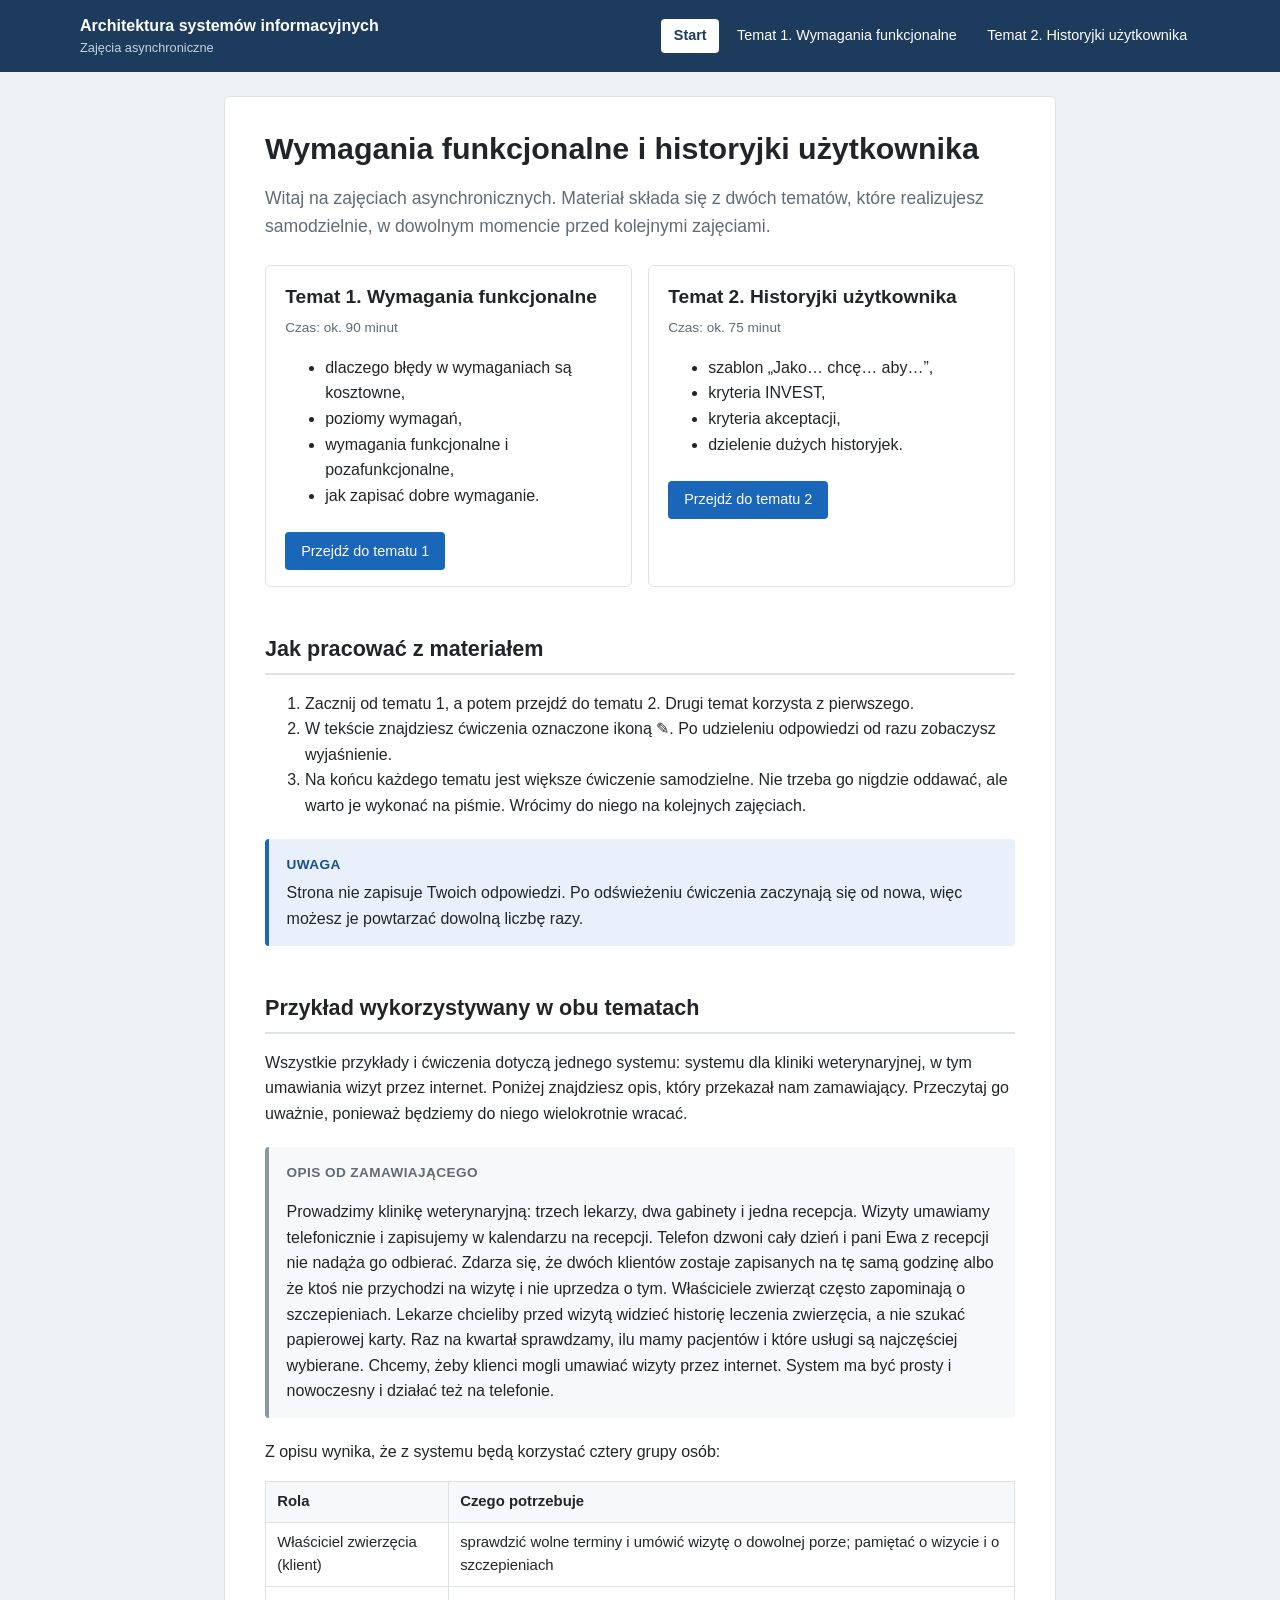
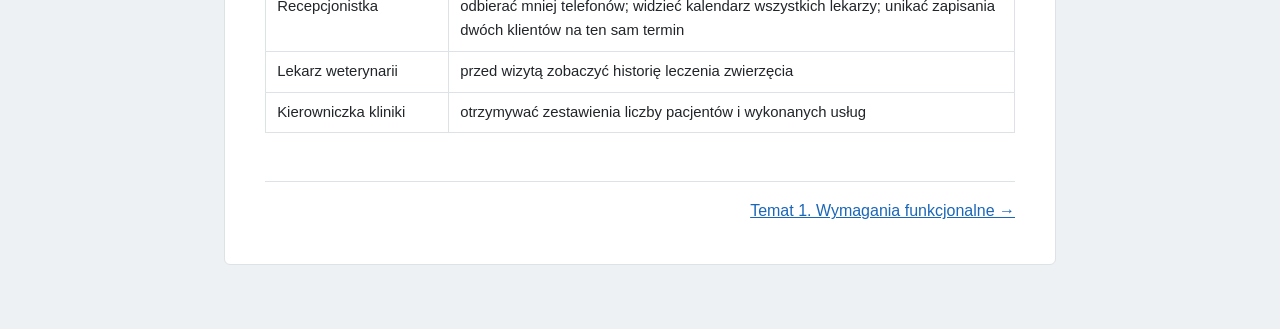
==== commit 475da0a8: "Przykład: system dla kliniki weterynaryjnej zamiast wypożyczalni Co-Authored-By: Claude Opus 5.5 <no" ====
--- a/index.html
+++ b/index.html
@@ -53,20 +53,20 @@
   </div>
 
   <h2>Przykład wykorzystywany w obu tematach</h2>
-  <p>Wszystkie przykłady i ćwiczenia dotyczą jednego systemu: wydziałowej wypożyczalni sprzętu. Poniżej znajdziesz opis, który przekazał nam zamawiający. Przeczytaj go uważnie, ponieważ będziemy do niego wielokrotnie wracać.</p>
+  <p>Wszystkie przykłady i ćwiczenia dotyczą jednego systemu: systemu dla kliniki weterynaryjnej, w tym umawiania wizyt przez internet. Poniżej znajdziesz opis, który przekazał nam zamawiający. Przeczytaj go uważnie, ponieważ będziemy do niego wielokrotnie wracać.</p>
 
   <div class="box example">
     <span class="label">Opis od zamawiającego</span>
-    <p>Na wydziale mamy wypożyczalnię: laptopy, aparaty, dyktafony, dwa projektory i statywy. Obecnie wszystko odbywa się przez zeszyt i maile do pani Ewy, która prowadzi wypożyczalnię. Studenci przychodzą, a sprzętu nie ma, bo ktoś go wziął „na słowo”. Część rzeczy wraca po terminie, część uszkodzona i nie wiadomo, kto ją miał ostatni. Prowadzący chcieliby czasem zarezerwować kilka dyktafonów dla całej grupy na badania terenowe. Dziekanat raz na semestr pyta, ile sprzętu było wypożyczane i czy warto coś dokupić. Chcemy, żeby to było proste i nowoczesne i żeby działało też na telefonie.</p>
+    <p>Prowadzimy klinikę weterynaryjną: trzech lekarzy, dwa gabinety i jedna recepcja. Wizyty umawiamy telefonicznie i zapisujemy w kalendarzu na recepcji. Telefon dzwoni cały dzień i pani Ewa z recepcji nie nadąża go odbierać. Zdarza się, że dwóch klientów zostaje zapisanych na tę samą godzinę albo że ktoś nie przychodzi na wizytę i nie uprzedza o tym. Właściciele zwierząt często zapominają o szczepieniach. Lekarze chcieliby przed wizytą widzieć historię leczenia zwierzęcia, a nie szukać papierowej karty. Raz na kwartał sprawdzamy, ilu mamy pacjentów i które usługi są najczęściej wybierane. Chcemy, żeby klienci mogli umawiać wizyty przez internet. System ma być prosty i nowoczesny i działać też na telefonie.</p>
   </div>
 
   <p>Z opisu wynika, że z systemu będą korzystać cztery grupy osób:</p>
   <table>
     <tr><th>Rola</th><th>Czego potrzebuje</th></tr>
-    <tr><td>Student</td><td>sprawdzić, co jest dostępne; zarezerwować sprzęt; pamiętać o terminie zwrotu</td></tr>
-    <tr><td>Prowadzący</td><td>zarezerwować kilka egzemplarzy naraz dla grupy</td></tr>
-    <tr><td>Pracownik wypożyczalni</td><td>wydawać i przyjmować sprzęt; wiedzieć, kto ma jaki sprzęt i w jakim jest on stanie</td></tr>
-    <tr><td>Dziekanat</td><td>otrzymywać zestawienia potrzebne do decyzji o zakupach</td></tr>
+    <tr><td>Właściciel zwierzęcia (klient)</td><td>sprawdzić wolne terminy i umówić wizytę o dowolnej porze; pamiętać o wizycie i o szczepieniach</td></tr>
+    <tr><td>Recepcjonistka</td><td>odbierać mniej telefonów; widzieć kalendarz wszystkich lekarzy; unikać zapisania dwóch klientów na ten sam termin</td></tr>
+    <tr><td>Lekarz weterynarii</td><td>przed wizytą zobaczyć historię leczenia zwierzęcia</td></tr>
+    <tr><td>Kierowniczka kliniki</td><td>otrzymywać zestawienia liczby pacjentów i wykonanych usług</td></tr>
   </table>
 
   <div class="next"><span></span><a href="wymagania.html">Temat 1. Wymagania funkcjonalne →</a></div>
